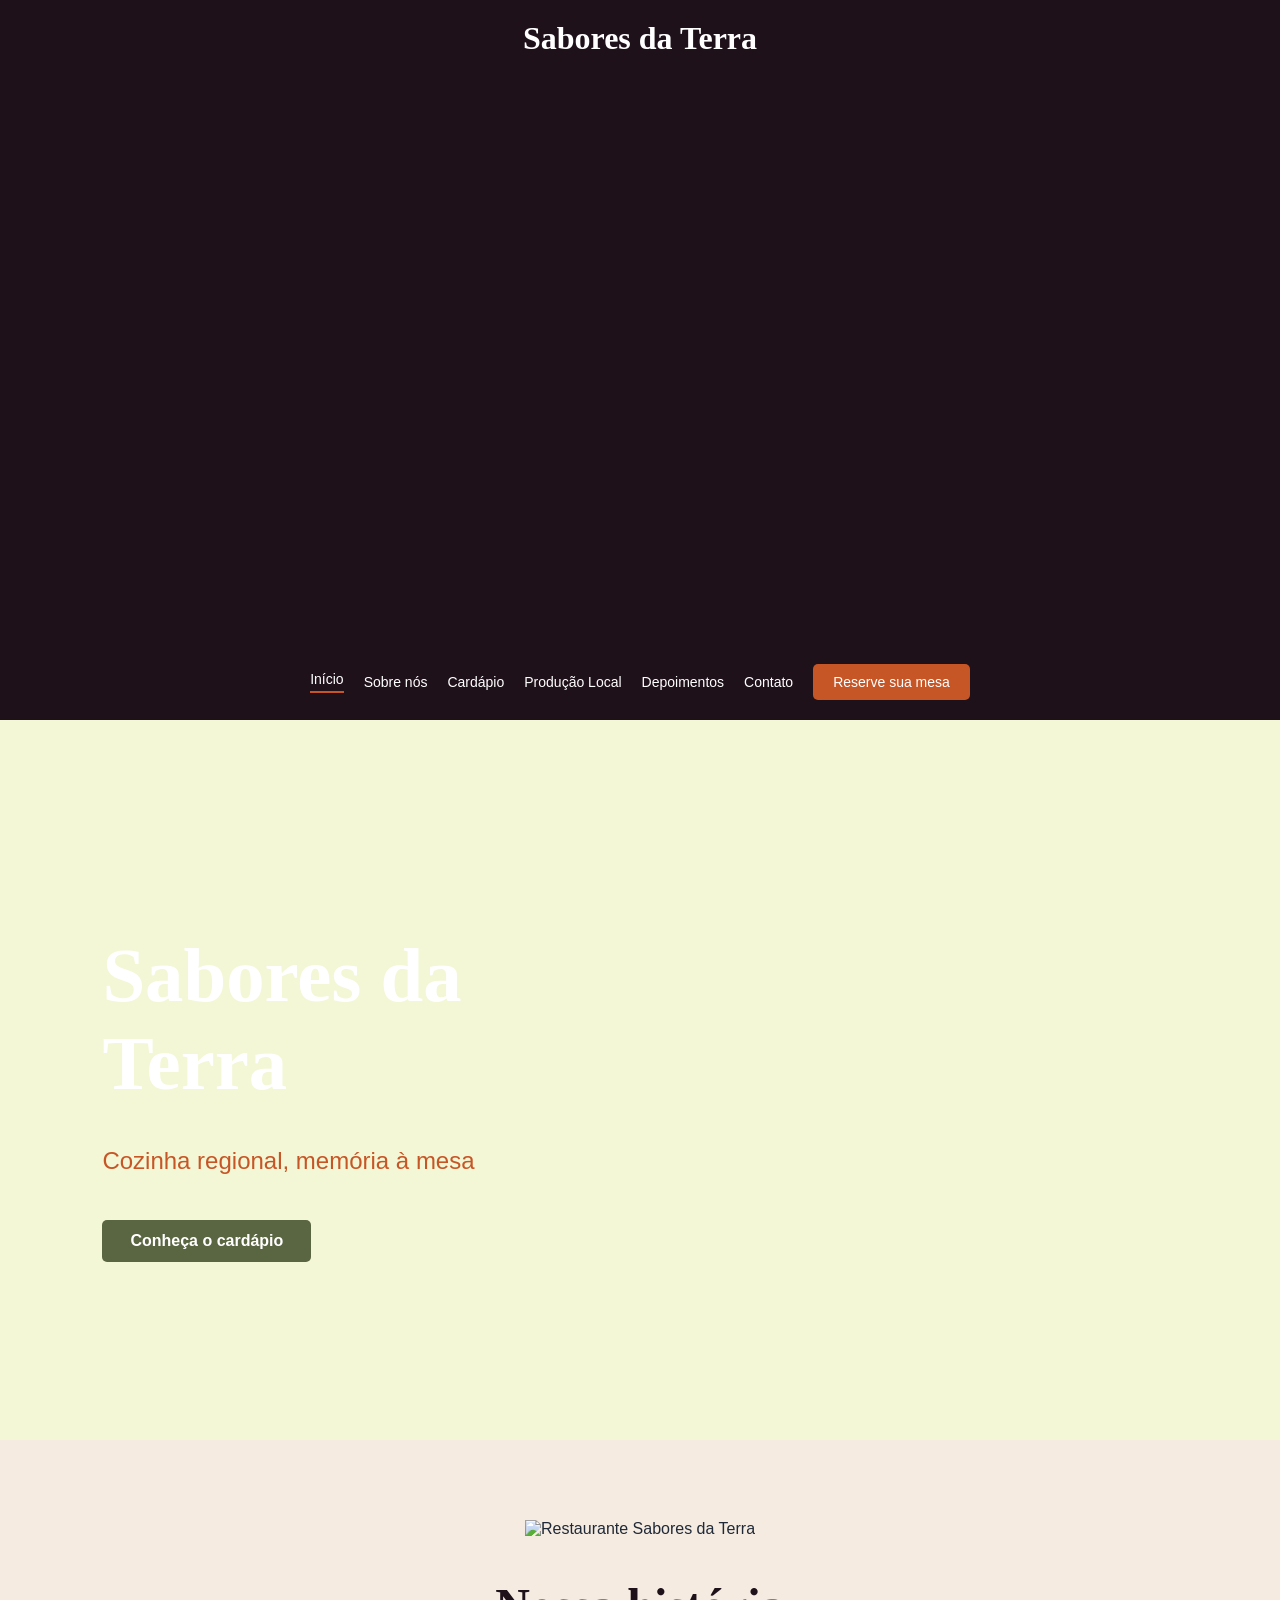
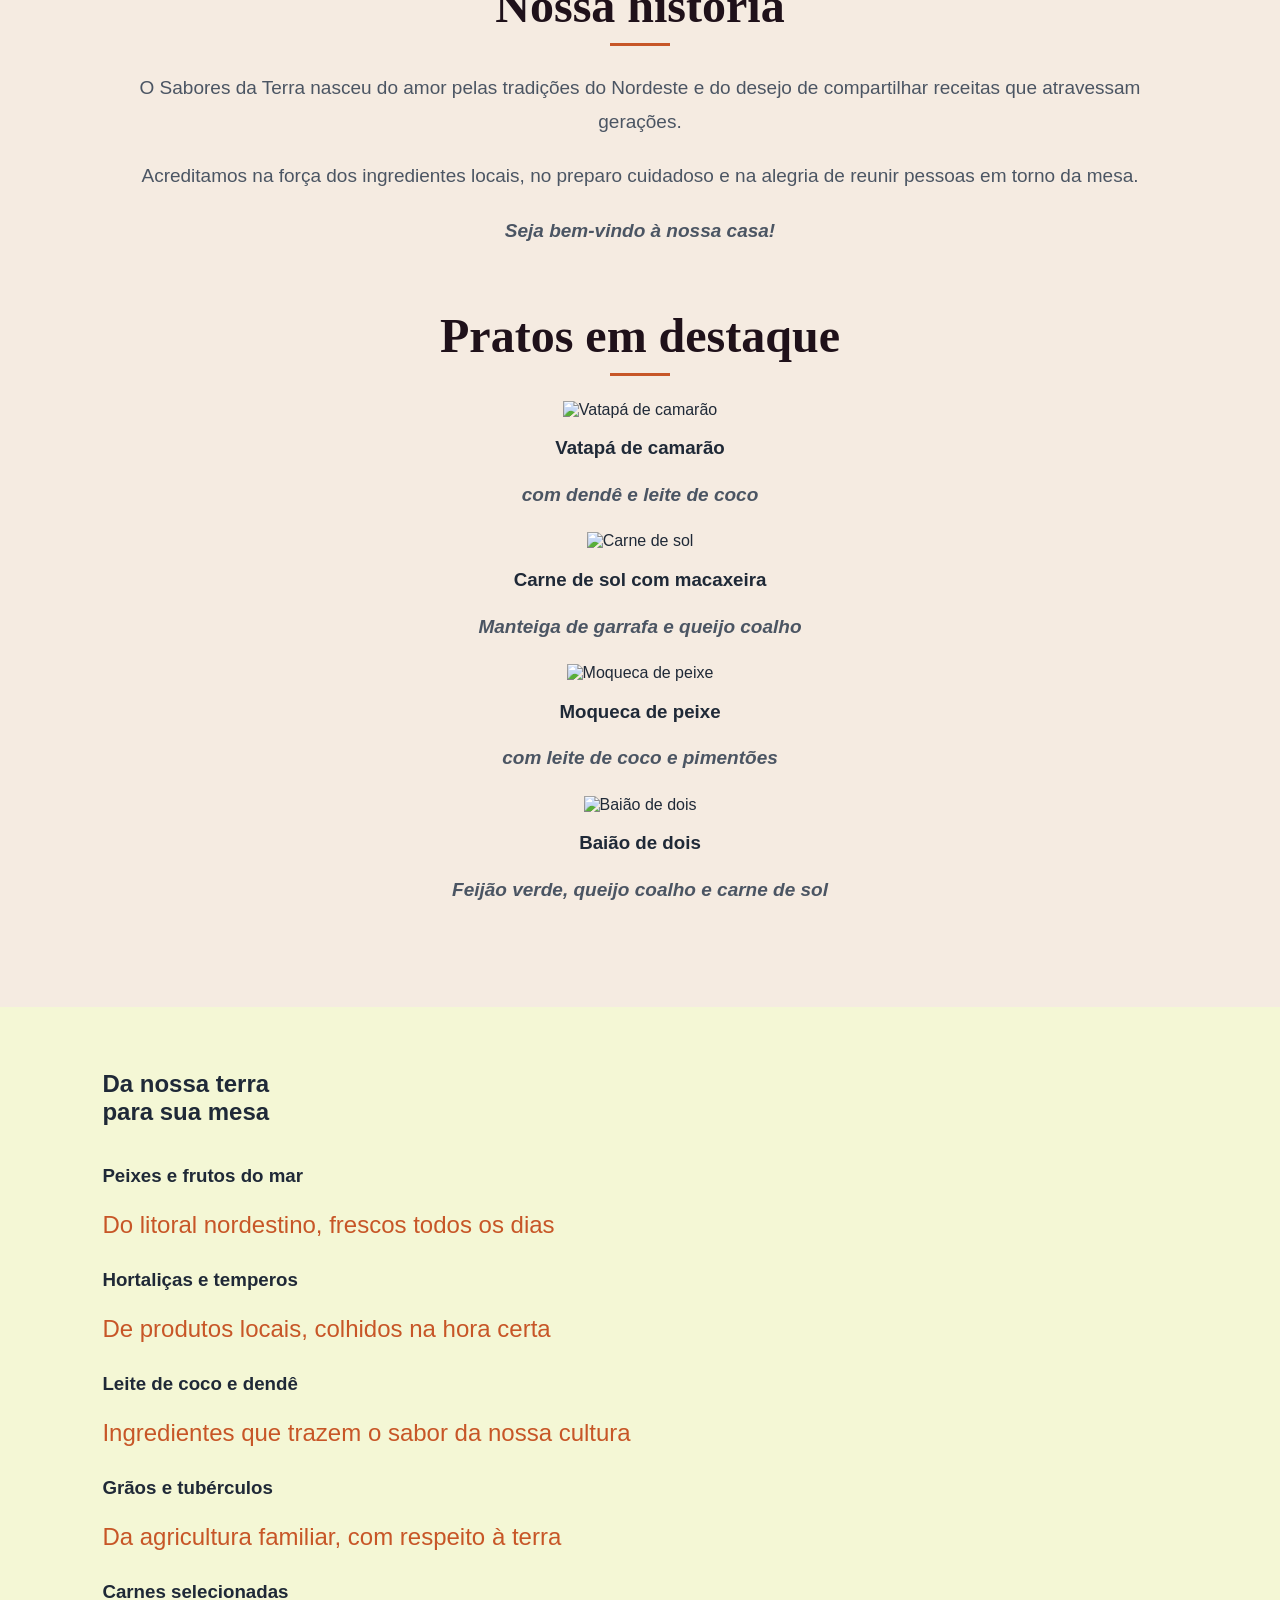
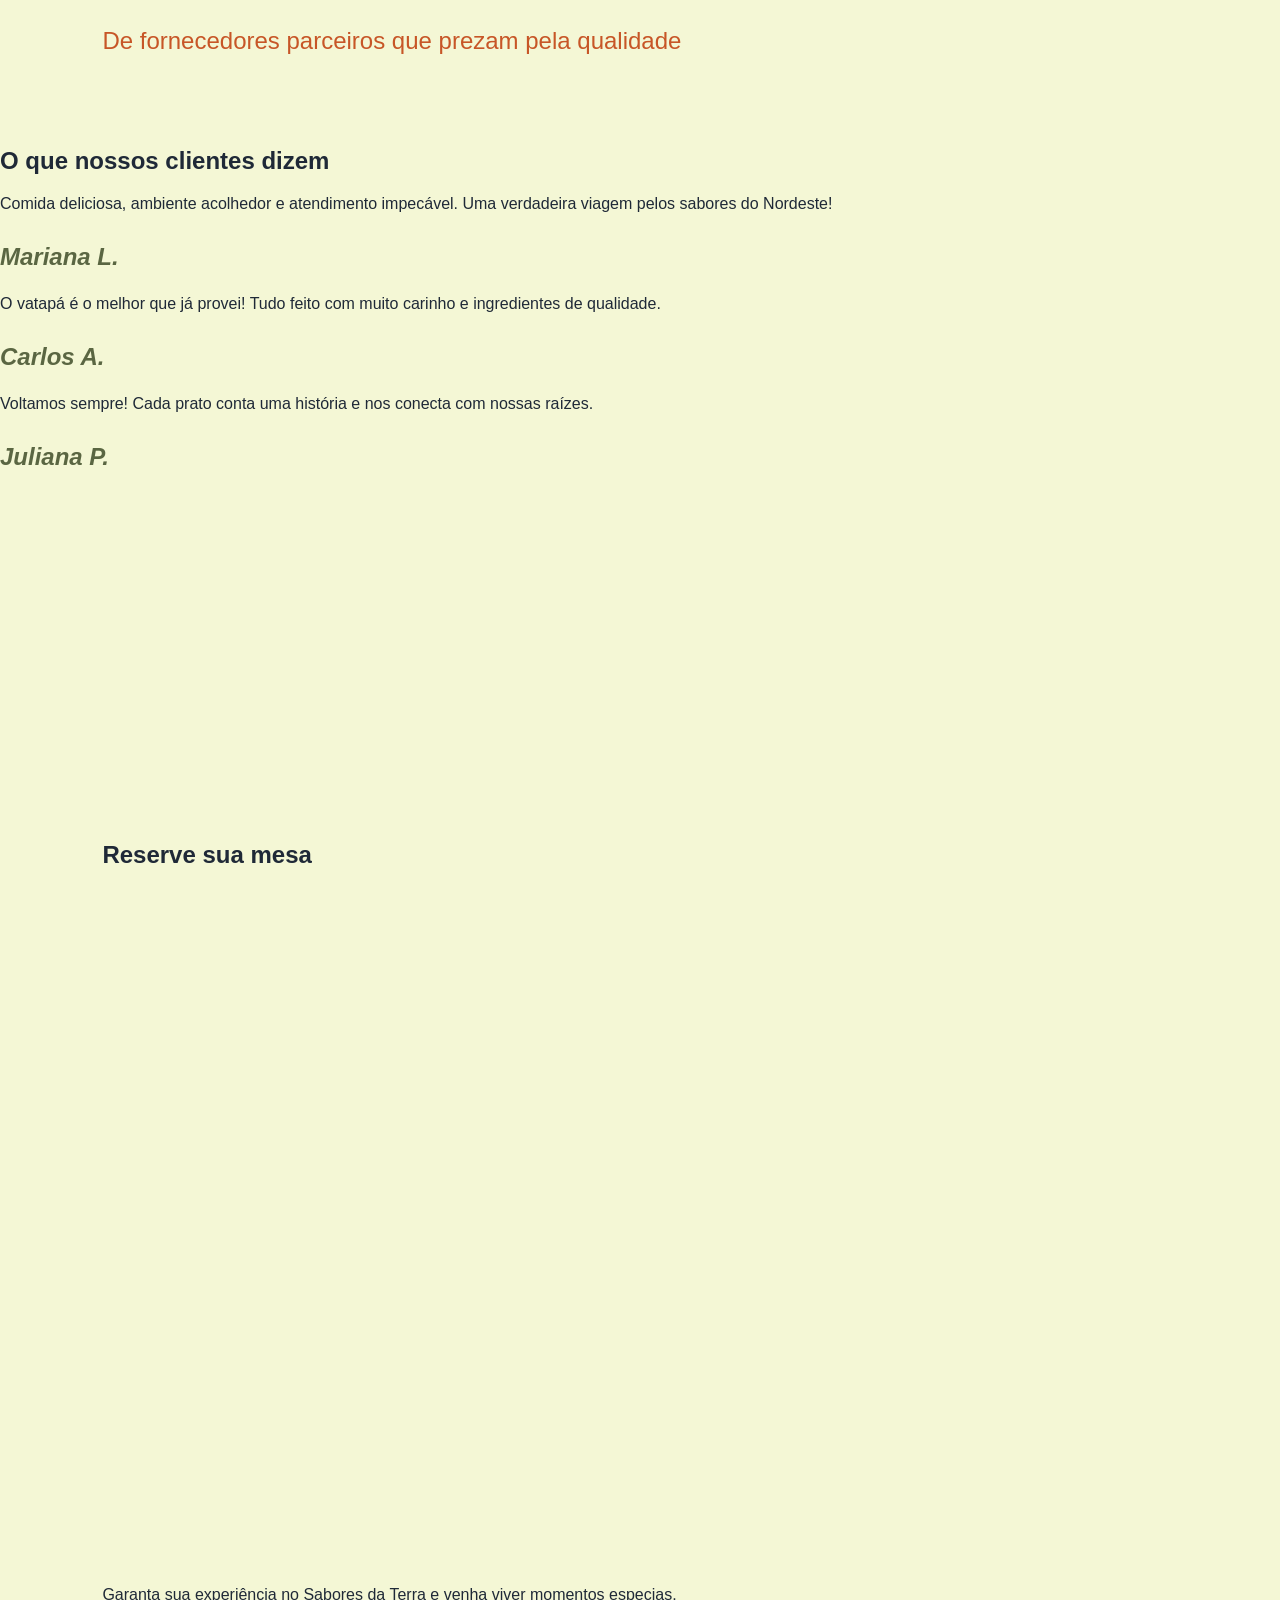
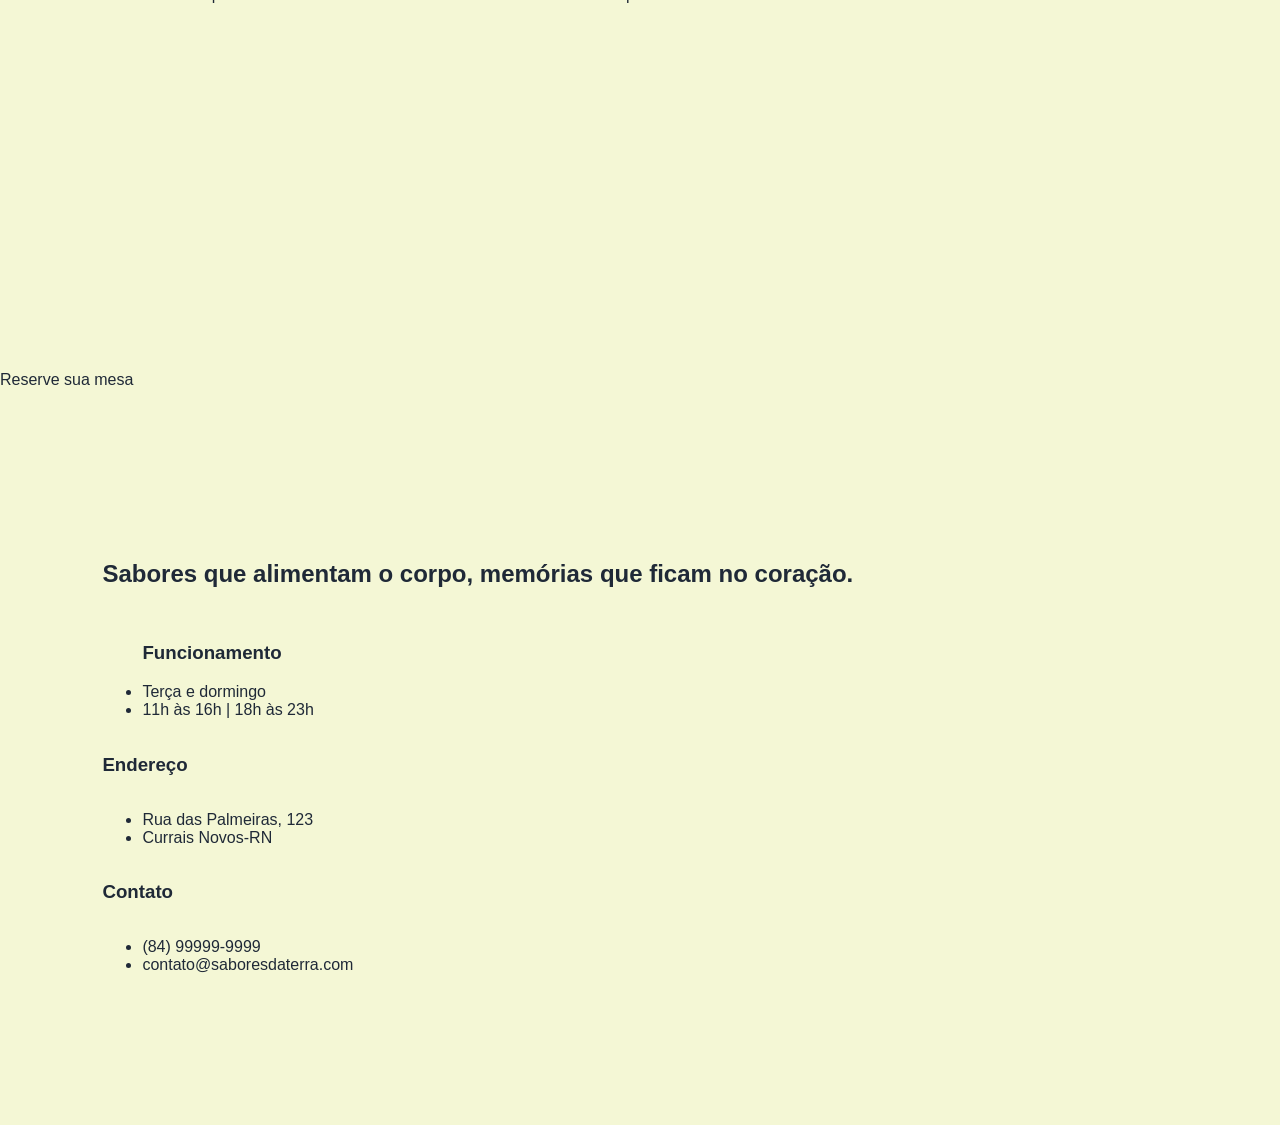
==== index.html @ e971e7c4 "Refactor history and dishes sections in index.html varios bagulhos ai slk" ====
<!DOCTYPE html>
<html lang='pt-br'>

<head>
    <meta charset='utf-8'>
    <meta name='viewport' content='width=device-width, initial-scale=1'>
    <title>Sabores da Terra</title>
    <link rel='stylesheet' href='style.css'>
</head>

<body>
    <!--aqui é aquela parte de cima que tem as opções de navegação-->
    <header class="fontebranca" id="inicio">
        <h3> Sabores da Terra </h3>
        <nav>
            <a href="#inicio"> Início </a>
            <a href="#sobre">Sobre nós</a>
            <a href="paginas/cardapio.html"> Cardápio </a>
            <a href="#producaol"> Produção Local</a>
            <a href="#depoimentos"> Depoimentos </a>
            <a href="#contato"> Contato </a>
            <a class="botoes botao1" href="#reserva"> Reserve sua mesa </a>
        </nav>
    </header>
    <section class="fontebranca" id="titulo">
        <h1 class=>Sabores da Terra</h1>
        <p>Cozinha regional, memória à mesa</p>
        <p class="botoes botaO2"> Conheça o cardápio </p>
    </section>
    <section id="sobre">
        <div class="coluna-historia">
            <img src="foto do restaurante.png" alt="Restaurante Sabores da Terra" class="img-restaurante">
            <div class="texto-historia">
                <h2>Nossa história</h2>
                <p>O Sabores da Terra nasceu do amor pelas tradições do Nordeste e do desejo de compartilhar receitas que atravessam gerações.</p>
                <p>Acreditamos na força dos ingredientes locais, no preparo cuidadoso e na alegria de reunir pessoas em torno da mesa.</p>
                <p class="texto-destaque-verde">Seja bem-vindo à nossa casa!</p>
            </div>
        </div>

        <div class="coluna-pratos">
            <h2>Pratos em destaque</h2>
            <div class="grid-pratos">
                
                <div class="card-prato">
                    <img src="vatapá de camarão.png" alt="Vatapá de camarão">
                    <h3>Vatapá de camarão</h3>
                    <p class="texto-destaque-verde">com dendê e leite de coco</p>
                </div>

                <div class="card-prato">
                    <img src="carne de sol.png" alt="Carne de sol">
                    <h3>Carne de sol com macaxeira</h3>
                    <p class="texto-destaque-verde">Manteiga de garrafa e queijo coalho</p>
                </div>

                <div class="card-prato">
                    <img src="moqueca de peixe.png" alt="Moqueca de peixe">
                    <h3>Moqueca de peixe</h3>
                    <p class="texto-destaque-verde">com leite de coco e pimentões</p>
                </div>

                <div class="card-prato">
                    <img src="baião de dois.png" alt="Baião de dois">
                    <h3>Baião de dois</h3>
                    <p class="texto-destaque-verde">Feijão verde, queijo coalho e carne de sol</p>
                </div>

            </div>
        </div>
    </section>

    <section class="fontebranca" id="producaol">
        <div class="titulo-producao">
            <h2>Da nossa terra<br>para sua mesa</h2>
        </div>
        
        <div class="itens-producao">
            <div class="item">
                <h3>Peixes e frutos do mar</h3>
                <p>Do litoral nordestino, frescos todos os dias</p>
            </div>
            <div class="item">
                <h3>Hortaliças e temperos</h3>
                <p>De produtos locais, colhidos na hora certa</p>
            </div>
            <div class="item">
                <h3>Leite de coco e dendê</h3>
                <p>Ingredientes que trazem o sabor da nossa cultura</p>
            </div>
            <div class="item">
                <h3>Grãos e tubérculos</h3>
                <p>Da agricultura familiar, com respeito à terra</p>
            </div>
            <div class="item">
                <h3>Carnes selecionadas</h3>
                <p>De fornecedores parceiros que prezam pela qualidade</p>
            </div>
        </div>
    </section>
    <div class="depoimentos-reservas">
        <section id="depoimentos">
            <h1>O que nossos clientes dizem</h1>
            <div class="depoimentos-list">
                <div class="depoimento-item">
                    <p>Comida deliciosa, ambiente acolhedor e atendimento impecável. Uma verdadeira viagem pelos sabores do Nordeste!</p>
                    <p class="texto-destaque-verde">Mariana L.</p>
                </div>
                <div class="depoimento-item">
                    <p>O vatapá é o melhor que já provei! Tudo feito com muito carinho e ingredientes de qualidade.</p>
                    <p class="texto-destaque-verde">Carlos A.</p>
                </div>
                <div class="depoimento-item">
                    <p>Voltamos sempre! Cada prato conta uma história e nos conecta com nossas raízes.</p>
                    <p class="texto-destaque-verde">Juliana P.</p>
                </div>
            </div>
        </section>
    <section id="reservas"> 
        <h2 class="fontebranca">Reserve sua mesa</h2>
        <p class="fontebranca">Garanta sua experiência no Sabores da Terra e venha viver momentos especias.</p>
        <div>
            <p id="reserva" class="botoes botao3" > Reserve sua mesa</p>
        </div>
    </section>
    <footer class="fontebranca" id="contato">
        <h2>Sabores que alimentam o corpo, memórias que ficam no coração. </h2>
         <ul>
        <h3>Funcionamento</h3>
            <li>Terça e dormingo </li>
            <li>11h às 16h | 18h às 23h</li>
        </ul>
        <h3>Endereço</h3>
        <ul>
            <li>Rua das Palmeiras, 123</li>
            <li>Currais Novos-RN </li>
        </ul>
        <h3>Contato</h3>
        <ul>
            <li>(84) 99999-9999 </li>
            <li>contato@saboresdaterra.com</li>
        </ul>
    </footer>
</body>
</html>
---- style.css ----
* {
  box-sizing: border-box;
}

body {
  margin: 0;
  background-color: #f4f7d5;
  color: #1f2937;
  font-family: Arial, Helvetica, sans-serif;
}
:root {
  --cor-fundo-escuro: #1f111a;  
  --cor-fundo-claro: #f5ebe1;
  --cor-verde-oliva: #5a6642;   
  --cor-laranja-terra: #c75627;  
  --cor-texto-claro: #ffffff;   
}

header#inicio {
    background-color: var(--cor-fundo-escuro);
    padding: 20px 5%;
    display: flex;
    align-items: center; 
    justify-content: space-between; 
    width: 100%; 
    position: relative; 
}

header#inicio h3 {
    color: var(--cor-texto-claro);
    font-family: 'Playfair Display', serif; 
    margin: 0;
    font-size: 32px;
}


header#inicio nav {
    display: flex;
    gap: 20px; 
    align-items: center;
}

header#inicio nav a {
    color: var(--cor-texto-claro);
    text-decoration: none; 
    font-family: sans-serif;
    font-size: 14px;
    transition: color 0.3s;
}

header#inicio nav a:first-child {
    border-bottom: 2px solid var(--cor-laranja-terra);
    padding-bottom: 4px;
}

.botoes.botao1{
    background-color: var(--cor-laranja-terra);
    color: var(--cor-texto-claro);
    border: none;
    border-radius: 5px;
    padding: 10px 20px;
    cursor: pointer;
    font-family: sans-serif;
    font-size: 14px;
    text-decoration: none;
}

.botoes.botao1:hover {
    background-color: #a63e1c; 
    transform: translateY(2px);
}

.fontebranca{
    background-image: url('Sabores da Terra.png');
    background-size: cover;        
    background-position: center left; 
    min-height: 80vh;              
    width: 100%;
    display: flex;
    flex-direction: column;        
    justify-content: center;       
    align-items: flex-start;       
    padding-left: 8%;
    padding-right: 5%;
}

section.fontebranca h1 {
    font-family: 'Playfair Display', serif; 
    font-size: clamp(45px, 6vw, 80px);
    margin-bottom: 15px;
    max-width: 550px;              
    color: var(--cor-texto-claro);
    text-align: left;            
}

section.fontebranca p {
    font-size: 24px;
    font-size: clamp(18px, 2vw, 24px); 
    color: var(--cor-laranja-terra); 
    margin-bottom: 30px;
    font-family: sans-serif;
    text-align: left;
}

.botoes.botaO2 {
    background-color: var(--cor-verde-oliva); 
    color: var(--cor-texto-claro);            
    padding: 12px 28px;                       
    border-radius: 5px;                       
    font-family: sans-serif;
    font-size: 16px;
    font-weight: bold;
    display: inline-block;                    
    width: fit-content;                       
    cursor: pointer;                          
    transition: background-color 0.3s, transform 0.2s; 
    margin-top: 15px;                         
}

.botoes.botaO2:hover {
    background-color: #434d31;               
    transform: scale(1.03);                   
}

#sobre{
    background-color: var(--cor-fundo-claro);
    padding: 80px 10%;                      
    text-align: center;
}

#sobre h2 {
    color: var(--cor-fundo-escuro);
    font-family: 'Playfair Display', serif;
    font-size: clamp(32px, 4vw, 48px);      
    margin-top: 40px;
    margin-bottom: 25px;
    position: relative;
    display: inline-block;
}

#sobre h2::after {
    content: "";
    display: block;
    width: 60px;
    height: 3px;
    background-color: var(--cor-laranja-terra);
    margin: 10px auto 0;
}

#sobre p {
    font-size: 19px;
    line-height: 1.8;                    
    color: #4b5563;                        
    margin: 0 auto 20px;                    
}

.texto-destaque-verde {
    color: var(--cor-verde-oliva);
    font-weight: bold;
    font-size: 24px ;
    margin-top: 30px ;
    font-style: italic;
}
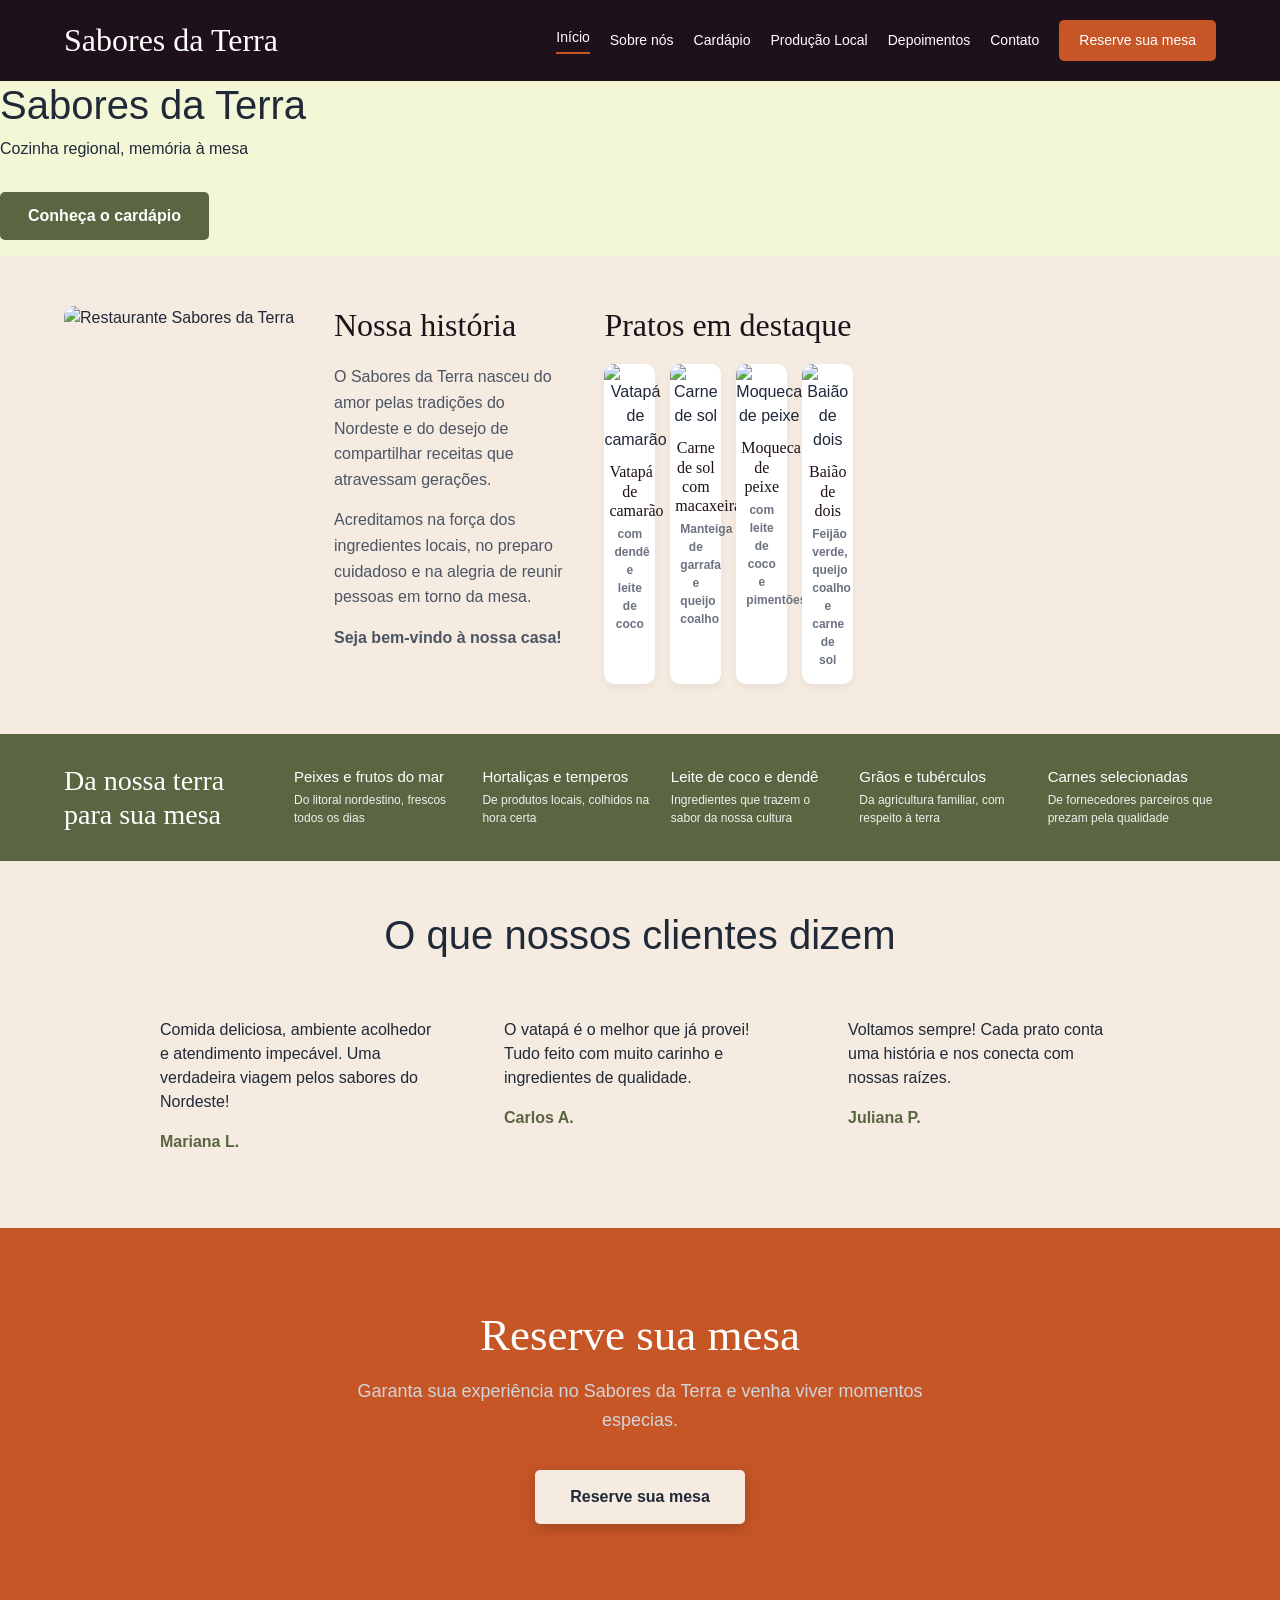
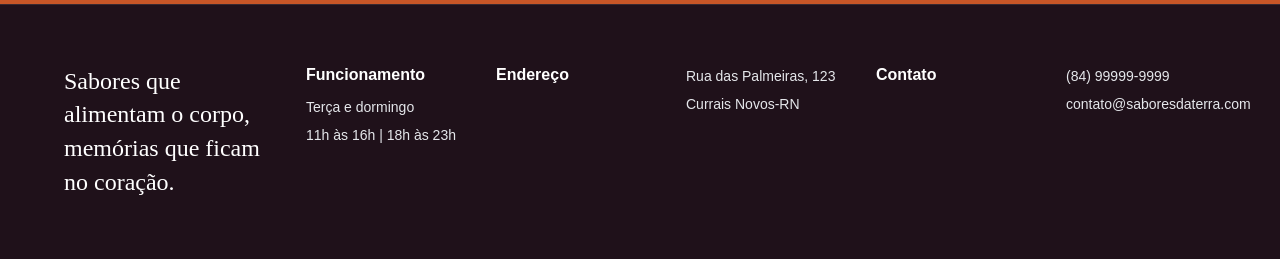
==== commit 204213a4: "att" ====
--- a/index.html
+++ b/index.html
@@ -5,12 +5,14 @@
     <meta charset='utf-8'>
     <meta name='viewport' content='width=device-width, initial-scale=1'>
     <title>Sabores da Terra</title>
-    <link rel='stylesheet' href='style.css'>
+    <link href="https://cdn.jsdelivr.net/npm/bootstrap@5.3.8/dist/css/bootstrap.min.css" rel="stylesheet"
+        integrity="sha384-sRIl4kxILFvY47J16cr9ZwB07vP4J8+LH7qKQnuqkuIAvNWLzeN8tE5YBujZqJLB" crossorigin="anonymous">
+    <link rel="stylesheet" href="style.css">
 </head>
 
 <body>
     <!--aqui é aquela parte de cima que tem as opções de navegação-->
-    <header class="fontebranca" id="inicio">
+    <header bs5 id="inicio">
         <h3> Sabores da Terra </h3>
         <nav>
             <a href="#inicio"> Início </a>
@@ -32,16 +34,18 @@
             <img src="foto do restaurante.png" alt="Restaurante Sabores da Terra" class="img-restaurante">
             <div class="texto-historia">
                 <h2>Nossa história</h2>
-                <p>O Sabores da Terra nasceu do amor pelas tradições do Nordeste e do desejo de compartilhar receitas que atravessam gerações.</p>
-                <p>Acreditamos na força dos ingredientes locais, no preparo cuidadoso e na alegria de reunir pessoas em torno da mesa.</p>
+                <p>O Sabores da Terra nasceu do amor pelas tradições do Nordeste e do desejo de compartilhar receitas
+                    que atravessam gerações.</p>
+                <p>Acreditamos na força dos ingredientes locais, no preparo cuidadoso e na alegria de reunir pessoas em
+                    torno da mesa.</p>
                 <p class="texto-destaque-verde">Seja bem-vindo à nossa casa!</p>
             </div>
         </div>
 
         <div class="coluna-pratos">
             <h2>Pratos em destaque</h2>
-            <div class="grid-pratos">
-                
+            <div class="grid-pratos col-4 col-md-4">
+
                 <div class="card-prato">
                     <img src="vatapá de camarão.png" alt="Vatapá de camarão">
                     <h3>Vatapá de camarão</h3>
@@ -74,7 +78,7 @@
         <div class="titulo-producao">
             <h2>Da nossa terra<br>para sua mesa</h2>
         </div>
-        
+
         <div class="itens-producao">
             <div class="item">
                 <h3>Peixes e frutos do mar</h3>
@@ -103,7 +107,8 @@
             <h1>O que nossos clientes dizem</h1>
             <div class="depoimentos-list">
                 <div class="depoimento-item">
-                    <p>Comida deliciosa, ambiente acolhedor e atendimento impecável. Uma verdadeira viagem pelos sabores do Nordeste!</p>
+                    <p>Comida deliciosa, ambiente acolhedor e atendimento impecável. Uma verdadeira viagem pelos sabores
+                        do Nordeste!</p>
                     <p class="texto-destaque-verde">Mariana L.</p>
                 </div>
                 <div class="depoimento-item">
@@ -116,30 +121,31 @@
                 </div>
             </div>
         </section>
-    <section id="reservas"> 
-        <h2 class="fontebranca">Reserve sua mesa</h2>
-        <p class="fontebranca">Garanta sua experiência no Sabores da Terra e venha viver momentos especias.</p>
-        <div>
-            <p id="reserva" class="botoes botao3" > Reserve sua mesa</p>
-        </div>
-    </section>
-    <footer class="fontebranca" id="contato">
-        <h2>Sabores que alimentam o corpo, memórias que ficam no coração. </h2>
-         <ul>
-        <h3>Funcionamento</h3>
-            <li>Terça e dormingo </li>
-            <li>11h às 16h | 18h às 23h</li>
-        </ul>
-        <h3>Endereço</h3>
-        <ul>
-            <li>Rua das Palmeiras, 123</li>
-            <li>Currais Novos-RN </li>
-        </ul>
-        <h3>Contato</h3>
-        <ul>
-            <li>(84) 99999-9999 </li>
-            <li>contato@saboresdaterra.com</li>
-        </ul>
-    </footer>
+        <section id="reservas">
+            <h2 class="fontebranca">Reserve sua mesa</h2>
+            <p class="fontebranca">Garanta sua experiência no Sabores da Terra e venha viver momentos especias.</p>
+            <div>
+                <a id="reserva" class="botoes botao3" href="paginas/reserva.html">Reserve sua mesa</a>
+            </div>
+        </section>
+        <footer class="fontebranca" id="contato">
+            <h2>Sabores que alimentam o corpo, memórias que ficam no coração. </h2>
+            <ul>
+                <h3>Funcionamento</h3>
+                <li>Terça e dormingo </li>
+                <li>11h às 16h | 18h às 23h</li>
+            </ul>
+            <h3>Endereço</h3>
+            <ul>
+                <li>Rua das Palmeiras, 123</li>
+                <li>Currais Novos-RN </li>
+            </ul>
+            <h3>Contato</h3>
+            <ul>
+                <li>(84) 99999-9999 </li>
+                <li>contato@saboresdaterra.com</li>
+            </ul>
+        </footer>
 </body>
-</html>
+
+</html>
--- a/style.css
+++ b/style.css
@@ -23,7 +23,7 @@
     align-items: center; 
     justify-content: space-between; 
     width: 100%; 
-    position: relative; 
+    position: relative;
 }
 
 header#inicio h3 {
@@ -31,6 +31,7 @@
     font-family: 'Playfair Display', serif; 
     margin: 0;
     font-size: 32px;
+    
 }
 
 
@@ -38,6 +39,7 @@
     display: flex;
     gap: 20px; 
     align-items: center;
+    flex-wrap: nowrap;
 }
 
 header#inicio nav a {
@@ -46,6 +48,7 @@
     font-family: sans-serif;
     font-size: 14px;
     transition: color 0.3s;
+    white-space: nowrap;
 }
 
 header#inicio nav a:first-child {
@@ -70,12 +73,11 @@
     transform: translateY(2px);
 }
 
-.fontebranca{
-    background-image: url('Sabores da Terra.png');
+.fontebranca2{
+    background-image: linear-gradient(to right, rgba(0, 0, 0, 0.7), rgba(0, 0, 0, 0)), url('Sabores da Terra.png');
     background-size: cover;        
     background-position: center left; 
     min-height: 80vh;              
-    width: 100%;
     display: flex;
     flex-direction: column;        
     justify-content: center;       
@@ -84,16 +86,17 @@
     padding-right: 5%;
 }
 
-section.fontebranca h1 {
+section.fontebranca2 h1 {
     font-family: 'Playfair Display', serif; 
-    font-size: clamp(45px, 6vw, 80px);
+    font-size: clamp(45px, 6vw, 80px); 
+    line-height: 1.1;                
     margin-bottom: 15px;
     max-width: 550px;              
     color: var(--cor-texto-claro);
     text-align: left;            
 }
 
-section.fontebranca p {
+section.fontebranca2 p {
     font-size: 24px;
     font-size: clamp(18px, 2vw, 24px); 
     color: var(--cor-laranja-terra); 
@@ -122,42 +125,373 @@
     transform: scale(1.03);                   
 }
 
-#sobre{
+#sobre {
     background-color: var(--cor-fundo-claro);
-    padding: 80px 10%;                      
-    text-align: center;
-}
-
-#sobre h2 {
+    padding: 50px 5%; 
+    display: flex;
+    gap: 40px;
+    align-items: flex-start; 
+}
+
+
+.coluna-historia {
+    display: flex;
+    gap: 20px;
+    width: 45%; 
+}
+
+.img-restaurante {
+    width: 250px;
+    height: 350px;
+    object-fit: cover;
+    border-radius: 10px;
+    flex-shrink: 0;
+}
+
+.texto-historia h2, .coluna-pratos h2 {
     color: var(--cor-fundo-escuro);
     font-family: 'Playfair Display', serif;
-    font-size: clamp(32px, 4vw, 48px);      
-    margin-top: 40px;
-    margin-bottom: 25px;
-    position: relative;
+    font-size: 32px;
+    margin-top: 0;
+    margin-bottom: 20px;
+}
+
+.texto-historia p {
+    font-size: 16px;
+    line-height: 1.6;
+    color: #4b5563;
+    margin-bottom: 15px;
+}
+
+.texto-destaque-verde {
+    color: var(--cor-verde-oliva) ;
+    font-weight: bold;
+    font-size: 16px ;
+}
+
+
+.coluna-pratos {
+    width: 55%;
+}
+
+.grid-pratos {
+    display: flex;
+    gap: 15px;
+}
+
+.card-prato {
+    background-color: #fff;
+    border-radius: 10px;
+    padding-bottom: 15px;
+    text-align: center;
+    width: 25%; 
+    box-shadow: 0 4px 8px rgba(0,0,0,0.05);
+}
+
+.card-prato img {
+    width: 100%;
+    height: 120px;
+    object-fit: cover;
+    border-radius: 10px 10px 0 0;
+    margin-bottom: 10px;
+}
+
+.card-prato h3 {
+    font-family: 'Playfair Display', serif;
+    font-size: 16px;
+    margin: 0 5px 5px 5px;
+    color: var(--cor-fundo-escuro);
+}
+
+.card-prato p {
+    font-size: 12px;
+    margin: 0 10px;
+    color: #6b7280;
+}
+
+#producaol {
+    background-color: var(--cor-verde-oliva); 
+    padding: 30px 5%;
+    display: flex;
+    align-items: center;
+    gap: 30px;
+}
+
+.titulo-producao h2 {
+    color: var(--cor-texto-claro);
+    font-family: 'Playfair Display', serif;
+    font-size: 28px;
+    line-height: 1.2;
+    margin: 0;
+    min-width: 200px;
+}
+
+.itens-producao {
+    display: flex;
+    gap: 20px;
+    justify-content: space-between;
+    width: 100%;
+}
+
+.item {
+    color: var(--cor-texto-claro);
+    text-align: left;
+    flex: 1;
+}
+
+.item h3 {
+    font-size: 15px;
+    margin: 0 0 5px 0;
+}
+
+.item p {
+    font-size: 12px;
+    margin: 0;
+    opacity: 0.9;
+}
+
+section#depoimentos {
+    background-color: var(--cor-fundo-claro);
+    padding: 50px 5%;
+}
+
+section#depoimentos h1 {
+    text-align: center;
+    margin-bottom: 35px;
+}
+
+.depoimentos-list {
+    display: flex;
+    flex-wrap: wrap;
+    gap: 24px;
+    justify-content: center;
+}
+
+.depoimento-item {
+    padding: 24px;
+    max-width: 320px;
+}
+
+.depoimento-item p {
+    margin: 0;
+    color: #1f2937;
+}
+
+.depoimento-item p.texto-destaque-verde {
+    margin-top: 16px;
+    font-weight: bold;
+    color: var(--cor-verde-oliva);
+}
+
+#reservas {
+    background-color: var(--cor-laranja-terra);
+    padding: 80px 10%;
+    text-align: center;
+    display: flex;
+    flex-direction: column;
+    align-items: center;
+    justify-content: center;
+}
+
+#reservas h2 {
+    font-family: 'Playfair Display', serif;
+    font-size: clamp(32px, 4vw, 45px);
+    color: var(--cor-texto-claro);
+    margin-bottom: 15px;
+}
+
+#reservas p.fontebranca {
+    font-size: 18px;
+    color: #d1d5db; 
+    max-width: 600px;
+    margin-bottom: 35px;
+    line-height: 1.6;
+}
+
+
+.botoes.botao3 {
+    background-color: var(--cor-fundo-claro);
+    color: var(--cor-texto-escuro);
+    padding: 15px 35px;
+    font-family: sans-serif;
+    font-size: 16px;
+    font-weight: bold;
+    text-decoration: none;
+    border-radius: 5px;
+    cursor: pointer;
     display: inline-block;
-}
-
-#sobre h2::after {
-    content: "";
+    transition: background-color 0.3s, transform 0.2s;
+    box-shadow: 0 4px 15px rgba(0, 0, 0, 0.2);
+}
+
+.botoes.botao3:hover {
+    background-color: #7cc57c;
+    transform: translateY(-2px);
+}
+
+footer#contato {
+    background-color: var(--cor-fundo-escuro); 
+    padding: 60px 5%;
+    border-top: 1px solid rgba(255, 255, 255, 0.1);
+    
+    display: flex;
+    justify-content: space-between;
+    align-items: flex-start;
+    flex-wrap: nowrap;
+    gap: 40px;
+}
+
+
+footer#contato > h2 {
+    color: #ffffff;
+    font-family: 'Playfair Display', serif;
+    font-size: 24px;
+    line-height: 1.4;
+    margin: 0;
+    max-width: 35%; 
+    font-weight: normal;
+}
+
+
+footer#contato > h3, 
+footer#contato > ul {
+    display: inline-block;
+    vertical-align: top;
+    margin: 0;
+    padding: 0;
+    list-style: none;
+    min-width: 150px; 
+}
+
+
+footer#contato h3 {
+    color: #ffffff;
+    font-family: sans-serif;
+    font-size: 16px;
+    margin-bottom: 12px;
+    font-weight: bold;
+}
+
+
+footer#contato ul h3 {
     display: block;
-    width: 60px;
-    height: 3px;
-    background-color: var(--cor-laranja-terra);
-    margin: 10px auto 0;
-}
-
-#sobre p {
-    font-size: 19px;
-    line-height: 1.8;                    
-    color: #4b5563;                        
-    margin: 0 auto 20px;                    
-}
-
-.texto-destaque-verde {
-    color: var(--cor-verde-oliva);
-    font-weight: bold;
-    font-size: 24px ;
-    margin-top: 30px ;
-    font-style: italic;
-}
+    margin-bottom: 12px;
+}
+
+
+footer#contato li {
+    color: #e5e7eb;
+    font-family: sans-serif;
+    font-size: 14px;
+    line-height: 1.6;
+    margin-bottom: 6px;
+}
+
+
+
+@media (max-width: 768px) {
+    header#inicio {
+        flex-direction: column; 
+        gap: 15px;
+        padding: 15px 5%;
+        text-align: center;
+    }
+
+    header#inicio h3 {
+        font-size: 26px; 
+    }
+
+    header#inicio nav {
+        flex-wrap: wrap; 
+        justify-content: center;
+        gap: 12px;
+    }
+
+    header#inicio nav a {
+        font-size: 13px; 
+    }
+    
+    
+    .botoes.botao1 {
+        padding: 8px 15px;
+        font-size: 13px;
+    }
+}
+
+@media (max-width: 768px) {
+    
+    
+    #sobre, #producaol {
+        flex-direction: column;
+        align-items: center;
+        text-align: center;
+        gap: 30px;
+        padding: 40px 5%;
+    }
+
+    
+    .coluna-historia {
+        flex-direction: column; 
+        align-items: center;
+        width: 100%;
+    }
+
+    .img-restaurante {
+        width: 100%;
+        max-width: 320px; 
+        height: 240px; 
+    }
+
+    
+    .coluna-pratos {
+        width: 100%;
+    }
+
+    
+    .grid-pratos {
+        flex-wrap: wrap;
+        justify-content: center;
+        gap: 15px;
+    }
+
+    .card-prato {
+        width: calc(50% - 10px); 
+        min-width: 140px;
+    }
+
+    
+    .titulo-producao h2 {
+        min-width: unset;
+        text-align: center;
+    }
+
+    .itens-producao {
+        flex-direction: column; 
+        gap: 25px;
+    }
+
+    .item {
+        text-align: center;
+    }
+
+    #reservas { padding: 50px 5%; }
+    #reservas p.fontebranca { font-size: 15px; margin-bottom: 25px; }
+}
+
+
+@media (max-width: 768px) {
+    footer#contato {
+        grid-template-columns: 1fr;
+        text-align: center;
+        gap: 35px;
+        padding: 40px 5%;
+    }
+
+    footer#contato h2 {
+        font-size: 20px;
+    }
+
+    footer#contato h3 {
+        margin-bottom: 10px;
+    }
+}
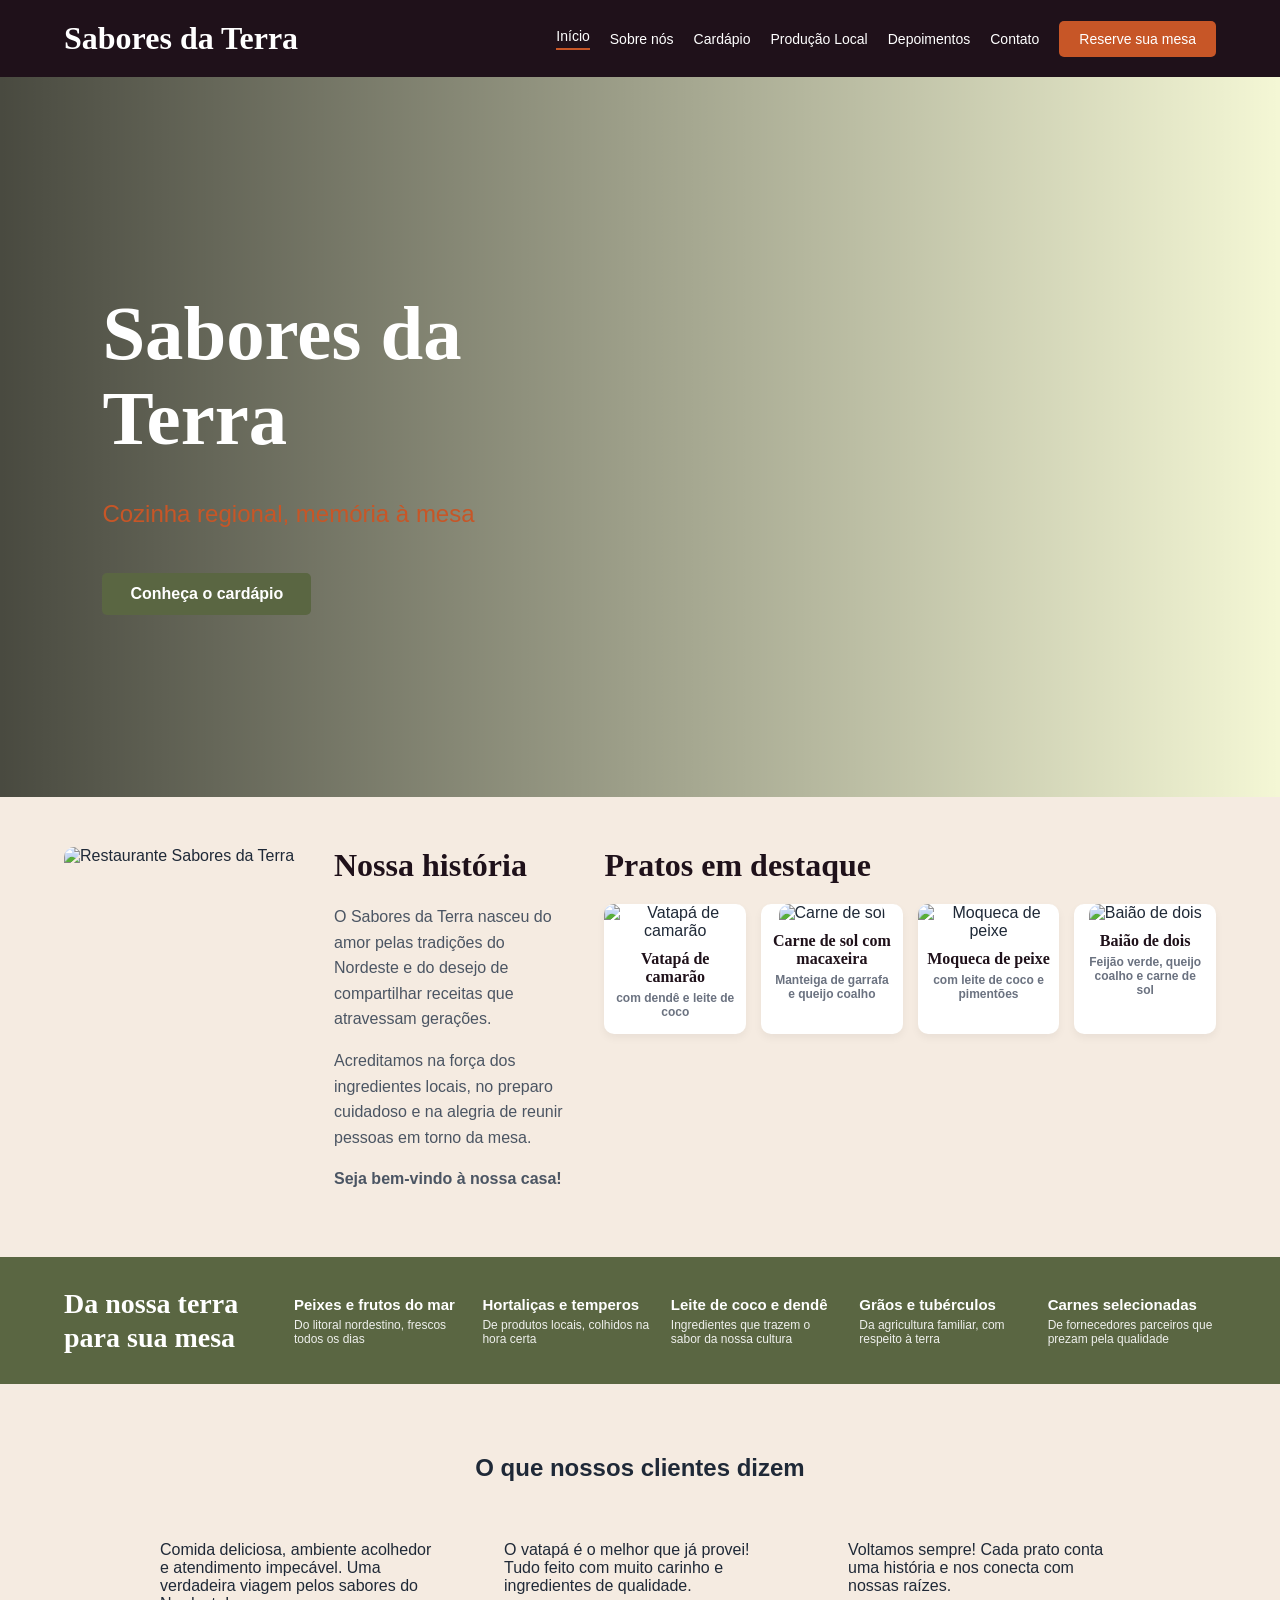
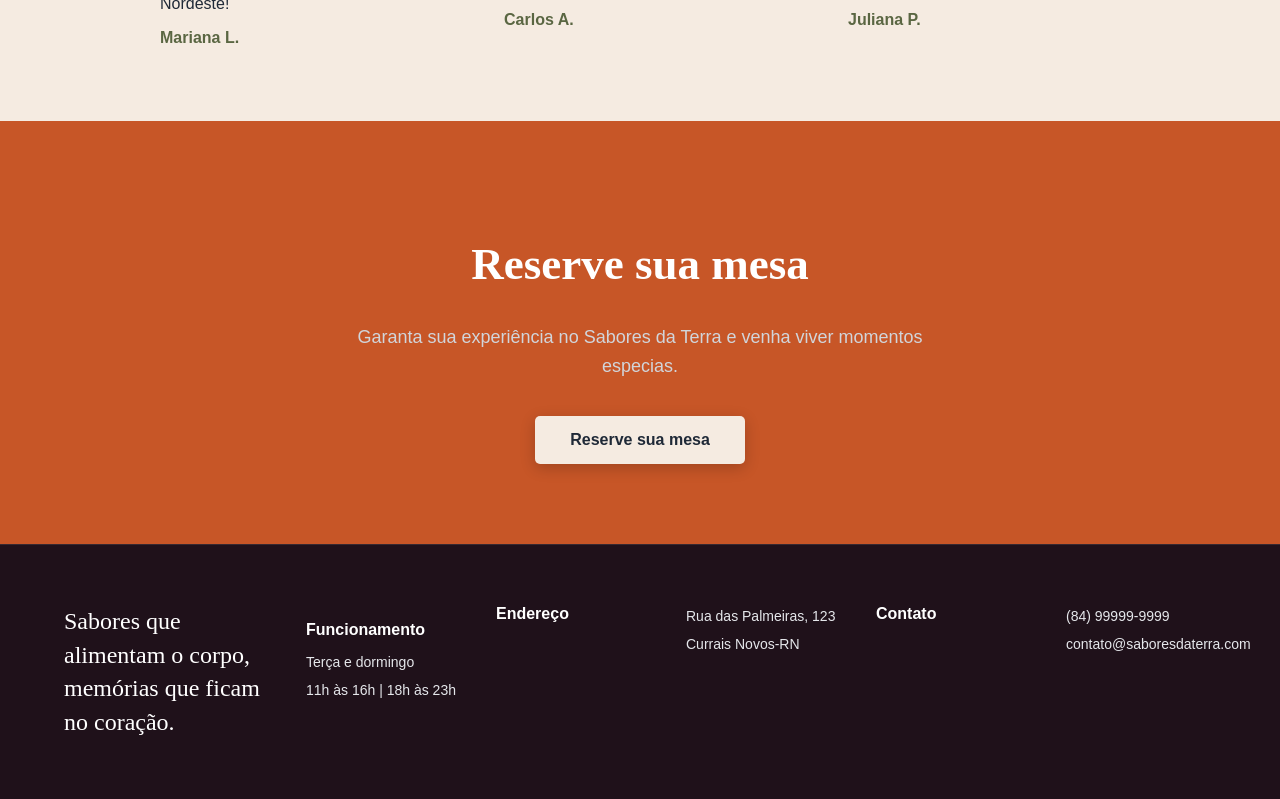
==== commit e129dca7: "Update index.html sem o bootstrap" ====
--- a/index.html
+++ b/index.html
@@ -5,14 +5,12 @@
     <meta charset='utf-8'>
     <meta name='viewport' content='width=device-width, initial-scale=1'>
     <title>Sabores da Terra</title>
-    <link href="https://cdn.jsdelivr.net/npm/bootstrap@5.3.8/dist/css/bootstrap.min.css" rel="stylesheet"
-        integrity="sha384-sRIl4kxILFvY47J16cr9ZwB07vP4J8+LH7qKQnuqkuIAvNWLzeN8tE5YBujZqJLB" crossorigin="anonymous">
     <link rel="stylesheet" href="style.css">
 </head>
 
 <body>
     <!--aqui é aquela parte de cima que tem as opções de navegação-->
-    <header bs5 id="inicio">
+    <header class="fontebranca" id="inicio">
         <h3> Sabores da Terra </h3>
         <nav>
             <a href="#inicio"> Início </a>
@@ -24,7 +22,7 @@
             <a class="botoes botao1" href="#reserva"> Reserve sua mesa </a>
         </nav>
     </header>
-    <section class="fontebranca" id="titulo">
+    <section class="fontebranca2" id="titulo">
         <h1 class=>Sabores da Terra</h1>
         <p>Cozinha regional, memória à mesa</p>
         <p class="botoes botaO2"> Conheça o cardápio </p>
@@ -44,7 +42,7 @@
 
         <div class="coluna-pratos">
             <h2>Pratos em destaque</h2>
-            <div class="grid-pratos col-4 col-md-4">
+            <div class="grid-pratos">
 
                 <div class="card-prato">
                     <img src="vatapá de camarão.png" alt="Vatapá de camarão">
@@ -148,4 +146,4 @@
         </footer>
 </body>
 
-</html>+</html>
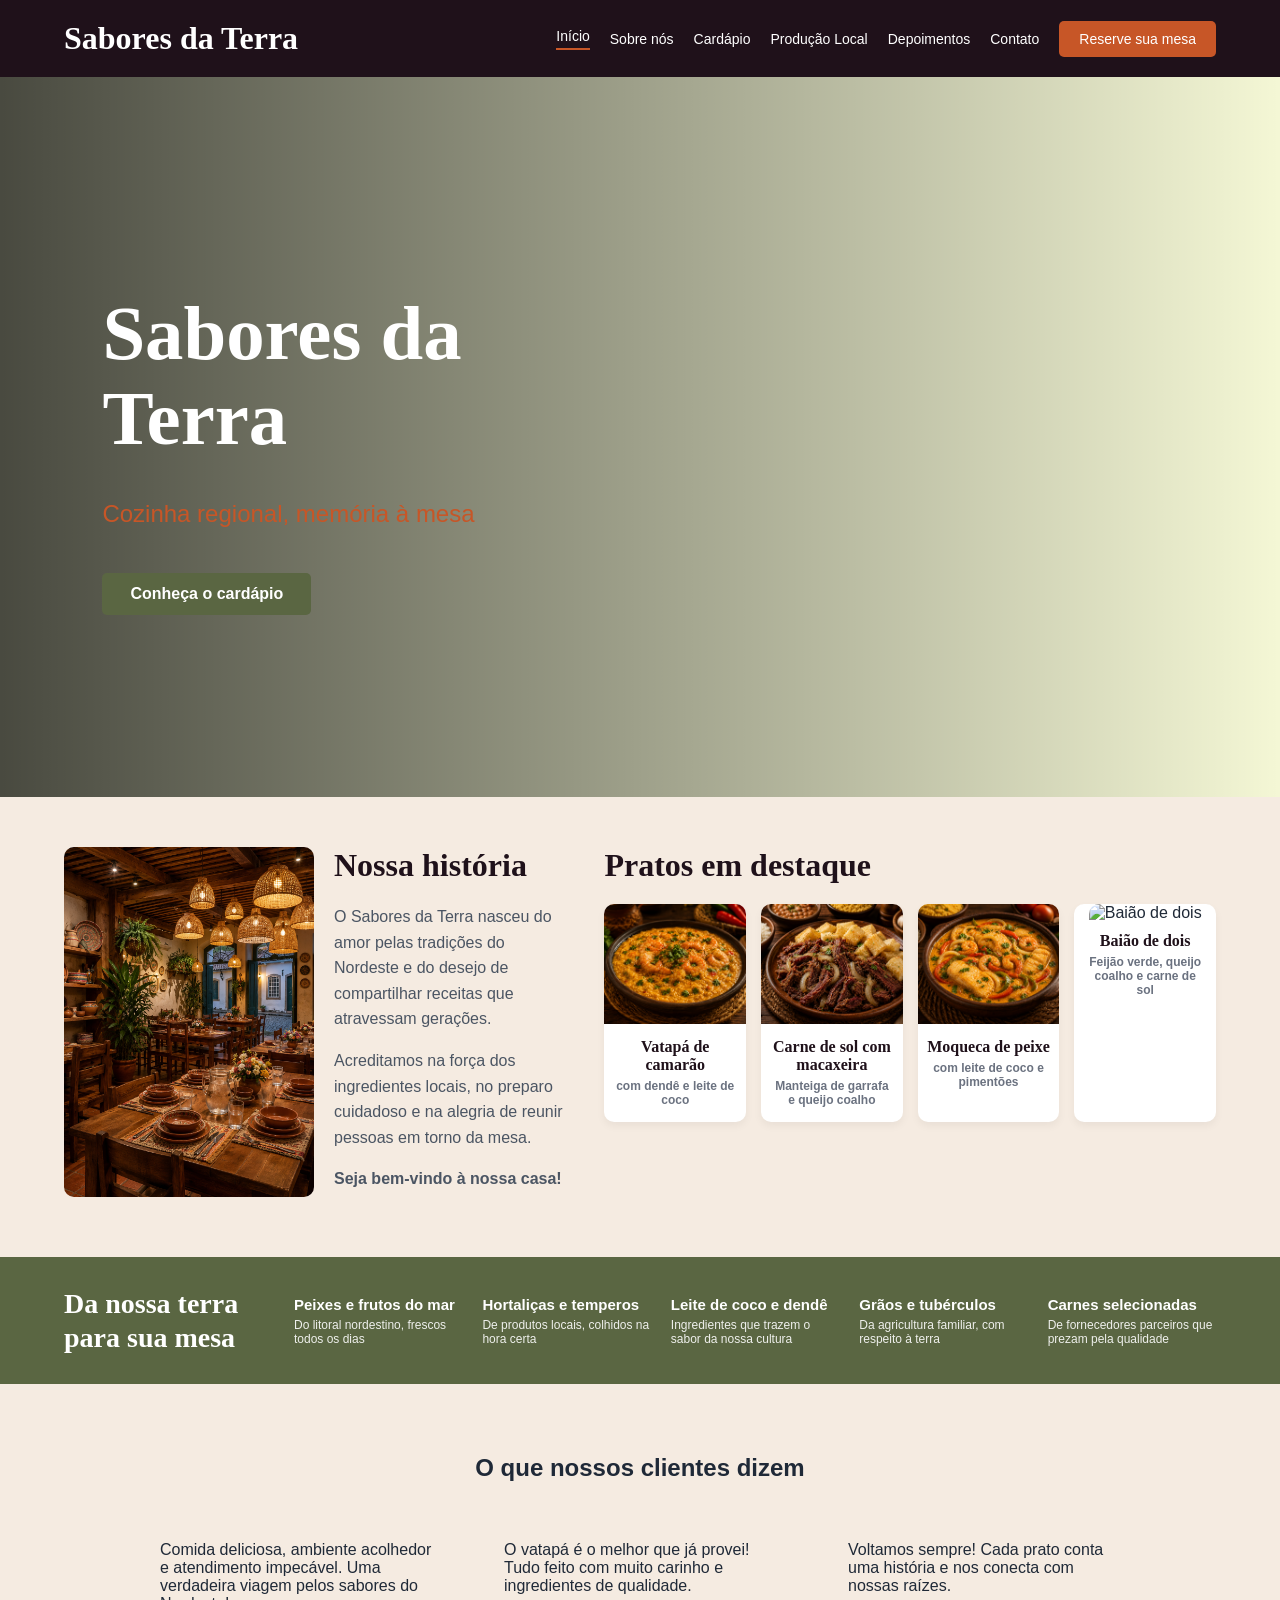
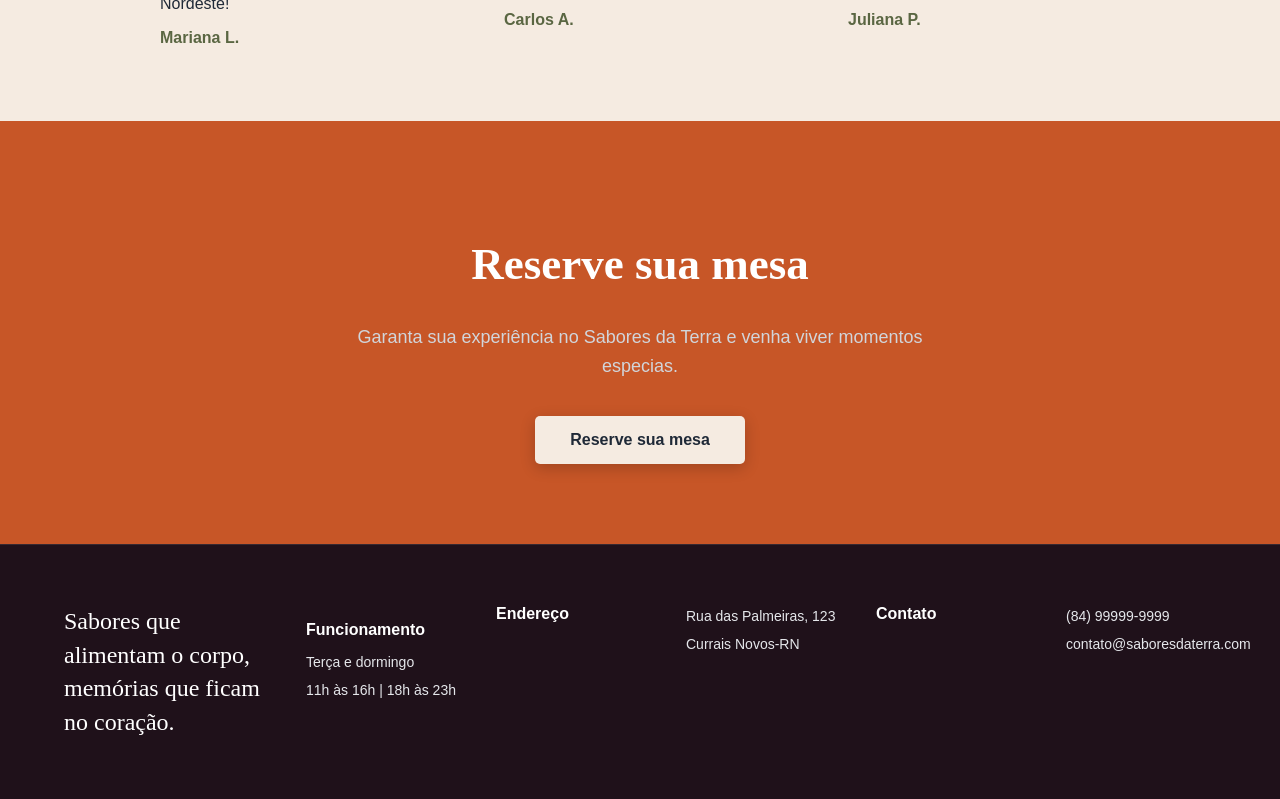
==== commit 0ce93a70: "att" ====
--- a/index.html
+++ b/index.html
@@ -29,7 +29,7 @@
     </section>
     <section id="sobre">
         <div class="coluna-historia">
-            <img src="foto do restaurante.png" alt="Restaurante Sabores da Terra" class="img-restaurante">
+            <img src="imagens/foto do restaurante.png" alt="Restaurante Sabores da Terra" class="img-restaurante">
             <div class="texto-historia">
                 <h2>Nossa história</h2>
                 <p>O Sabores da Terra nasceu do amor pelas tradições do Nordeste e do desejo de compartilhar receitas
@@ -45,19 +45,19 @@
             <div class="grid-pratos">
 
                 <div class="card-prato">
-                    <img src="vatapá de camarão.png" alt="Vatapá de camarão">
+                    <img src="imagens/vatapá de camarão.png" alt="Vatapá de camarão">
                     <h3>Vatapá de camarão</h3>
                     <p class="texto-destaque-verde">com dendê e leite de coco</p>
                 </div>
 
                 <div class="card-prato">
-                    <img src="carne de sol.png" alt="Carne de sol">
+                    <img src="imagens/Carne de sol.png" alt="Carne de sol">
                     <h3>Carne de sol com macaxeira</h3>
                     <p class="texto-destaque-verde">Manteiga de garrafa e queijo coalho</p>
                 </div>
 
                 <div class="card-prato">
-                    <img src="moqueca de peixe.png" alt="Moqueca de peixe">
+                    <img src="imagens/moqueca de peixe.png" alt="Moqueca de peixe">
                     <h3>Moqueca de peixe</h3>
                     <p class="texto-destaque-verde">com leite de coco e pimentões</p>
                 </div>
--- a/style.css
+++ b/style.css
@@ -481,17 +481,17 @@
 
 @media (max-width: 768px) {
     footer#contato {
-        grid-template-columns: 1fr;
-        text-align: center;
-        gap: 35px;
-        padding: 40px 5%;
-    }
-
-    footer#contato h2 {
-        font-size: 20px;
-    }
-
-    footer#contato h3 {
-        margin-bottom: 10px;
-    }
-}
+        flex-direction: column; 
+        gap: 30px;
+    }
+    
+    footer#contato > h2 {
+        max-width: 100%;
+    }
+    
+    footer#contato > h3, 
+    footer#contato > ul {
+        display: block;
+        width: 100%;
+    }
+}
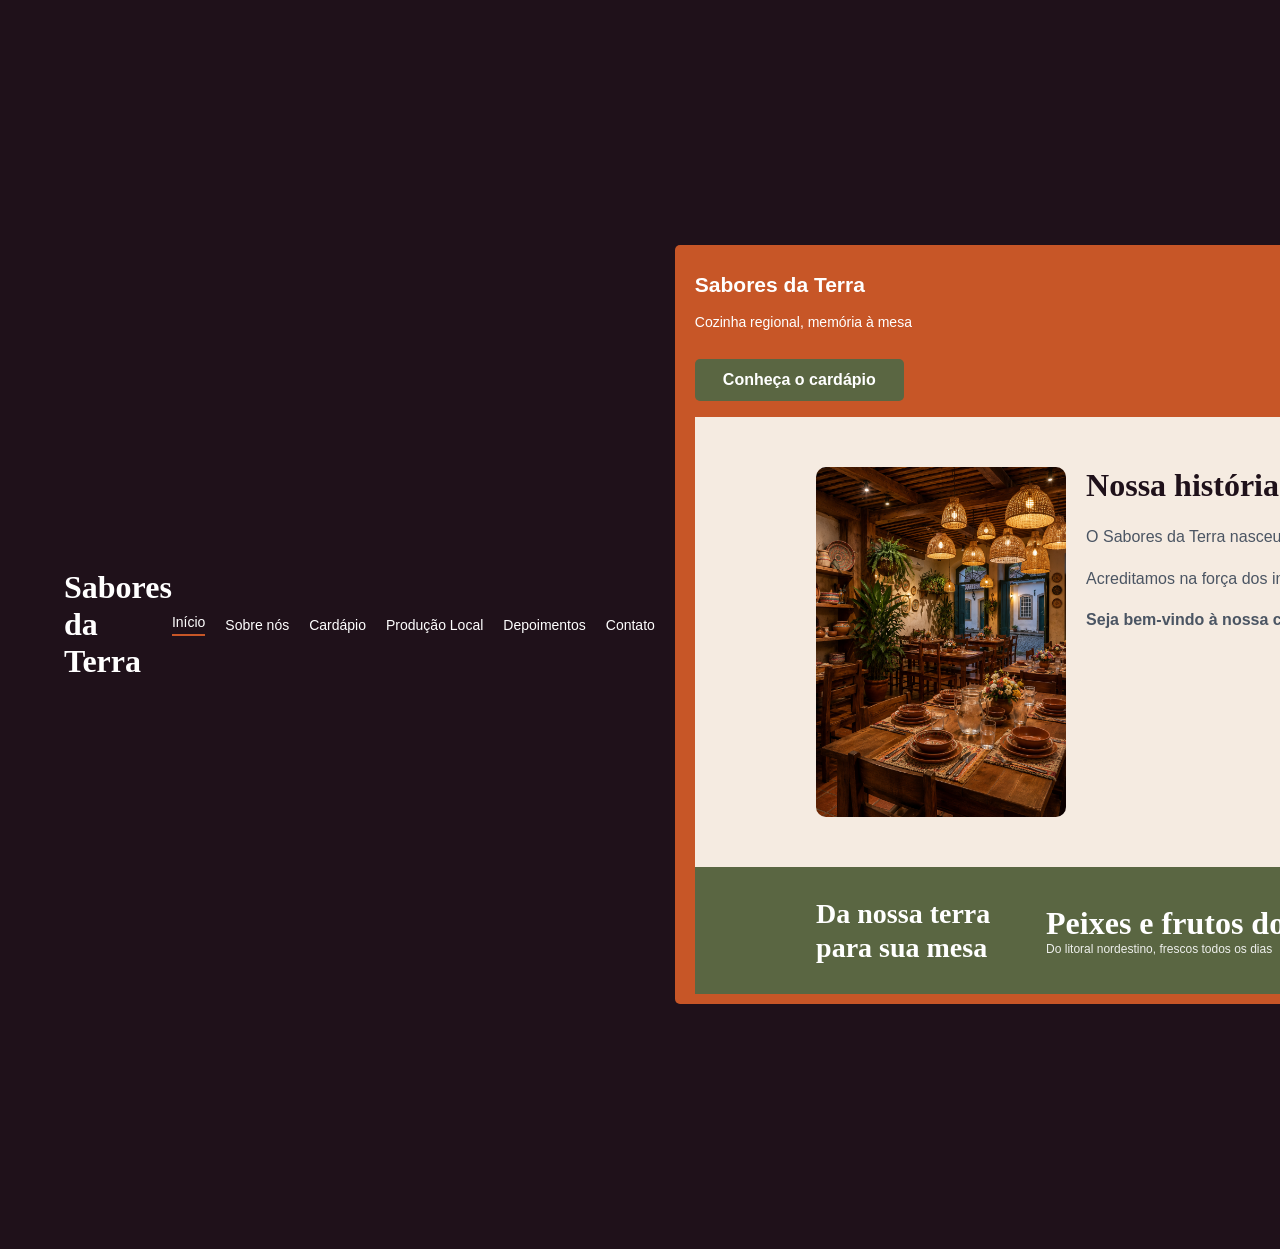
==== commit a3e0468f: "Fix href attribute in Reserve button link" ====
--- a/index.html
+++ b/index.html
@@ -19,7 +19,7 @@
             <a href="#producaol"> Produção Local</a>
             <a href="#depoimentos"> Depoimentos </a>
             <a href="#contato"> Contato </a>
-            <a class="botoes botao1" href="#reserva"> Reserve sua mesa </a>
+            <a class="botoes botao1" href="paginas/reserva.html#> Reserve sua mesa </a>
         </nav>
     </header>
     <section class="fontebranca2" id="titulo">
--- a/style.css
+++ b/style.css
@@ -1,13 +1,17 @@
+
+/* define o modelo de caixa para incluir bordas e padding no tamanho total */
 * {
   box-sizing: border-box;
 }
 
+/* estilos globais do corpo: fundo, cor do texto e tipografia */
 body {
   margin: 0;
   background-color: #f4f7d5;
   color: #1f2937;
   font-family: Arial, Helvetica, sans-serif;
 }
+/* variáveis de cor reutilizáveis em todo o site */
 :root {
   --cor-fundo-escuro: #1f111a;  
   --cor-fundo-claro: #f5ebe1;
@@ -16,6 +20,7 @@
   --cor-texto-claro: #ffffff;   
 }
 
+/* estilo do cabeçalho principal e posicionamento da navegação */
 header#inicio {
     background-color: var(--cor-fundo-escuro);
     padding: 20px 5%;
@@ -51,11 +56,13 @@
     white-space: nowrap;
 }
 
+/* destaque no link ativo do menu */
 header#inicio nav a:first-child {
     border-bottom: 2px solid var(--cor-laranja-terra);
     padding-bottom: 4px;
 }
 
+/* estilo dos botões de ação padrão */
 .botoes.botao1{
     background-color: var(--cor-laranja-terra);
     color: var(--cor-texto-claro);
@@ -73,6 +80,7 @@
     transform: translateY(2px);
 }
 
+/* seção de introdução com imagem de fundo e gradiente escuro */
 .fontebranca2{
     background-image: linear-gradient(to right, rgba(0, 0, 0, 0.7), rgba(0, 0, 0, 0)), url('Sabores da Terra.png');
     background-size: cover;        
@@ -86,6 +94,7 @@
     padding-right: 5%;
 }
 
+/* título principal do banner com tamanho responsivo */
 section.fontebranca2 h1 {
     font-family: 'Playfair Display', serif; 
     font-size: clamp(45px, 6vw, 80px); 
@@ -125,6 +134,7 @@
     transform: scale(1.03);                   
 }
 
+/* seção sobre nós com layout em colunas */
 #sobre {
     background-color: var(--cor-fundo-claro);
     padding: 50px 5%; 
@@ -174,11 +184,13 @@
     width: 55%;
 }
 
+/* grade horizontal de cards de pratos */
 .grid-pratos {
     display: flex;
     gap: 15px;
 }
 
+/* card individual de prato com sombra e bordas arredondadas */
 .card-prato {
     background-color: #fff;
     border-radius: 10px;
@@ -209,6 +221,7 @@
     color: #6b7280;
 }
 
+/* seção de produção local com fundo verde e cards informativos */
 #producaol {
     background-color: var(--cor-verde-oliva); 
     padding: 30px 5%;
@@ -283,6 +296,7 @@
     color: var(--cor-verde-oliva);
 }
 
+/* bloco de chamada para ação de reserva */
 #reservas {
     background-color: var(--cor-laranja-terra);
     padding: 80px 10%;
@@ -329,6 +343,7 @@
     transform: translateY(-2px);
 }
 
+/* rodapé com informações de contato e links secundários */
 footer#contato {
     background-color: var(--cor-fundo-escuro); 
     padding: 60px 5%;
@@ -389,6 +404,24 @@
 
 
 
+/* responsividade para telas menores: ajusta o footer e o layout geral */
+@media (max-width: 768px) {
+    footer#contato {
+        flex-direction: column; /* Empilha tudo na vertical no celular */
+        gap: 30px;
+    }
+    
+    footer#contato > h2 {
+        max-width: 100%;
+    }
+    
+    footer#contato > h3, 
+    footer#contato > ul {
+        display: block;
+        width: 100%;
+    }
+}
+
 @media (max-width: 768px) {
     header#inicio {
         flex-direction: column; 
@@ -477,21 +510,3 @@
     #reservas { padding: 50px 5%; }
     #reservas p.fontebranca { font-size: 15px; margin-bottom: 25px; }
 }
-
-
-@media (max-width: 768px) {
-    footer#contato {
-        flex-direction: column; 
-        gap: 30px;
-    }
-    
-    footer#contato > h2 {
-        max-width: 100%;
-    }
-    
-    footer#contato > h3, 
-    footer#contato > ul {
-        display: block;
-        width: 100%;
-    }
-}
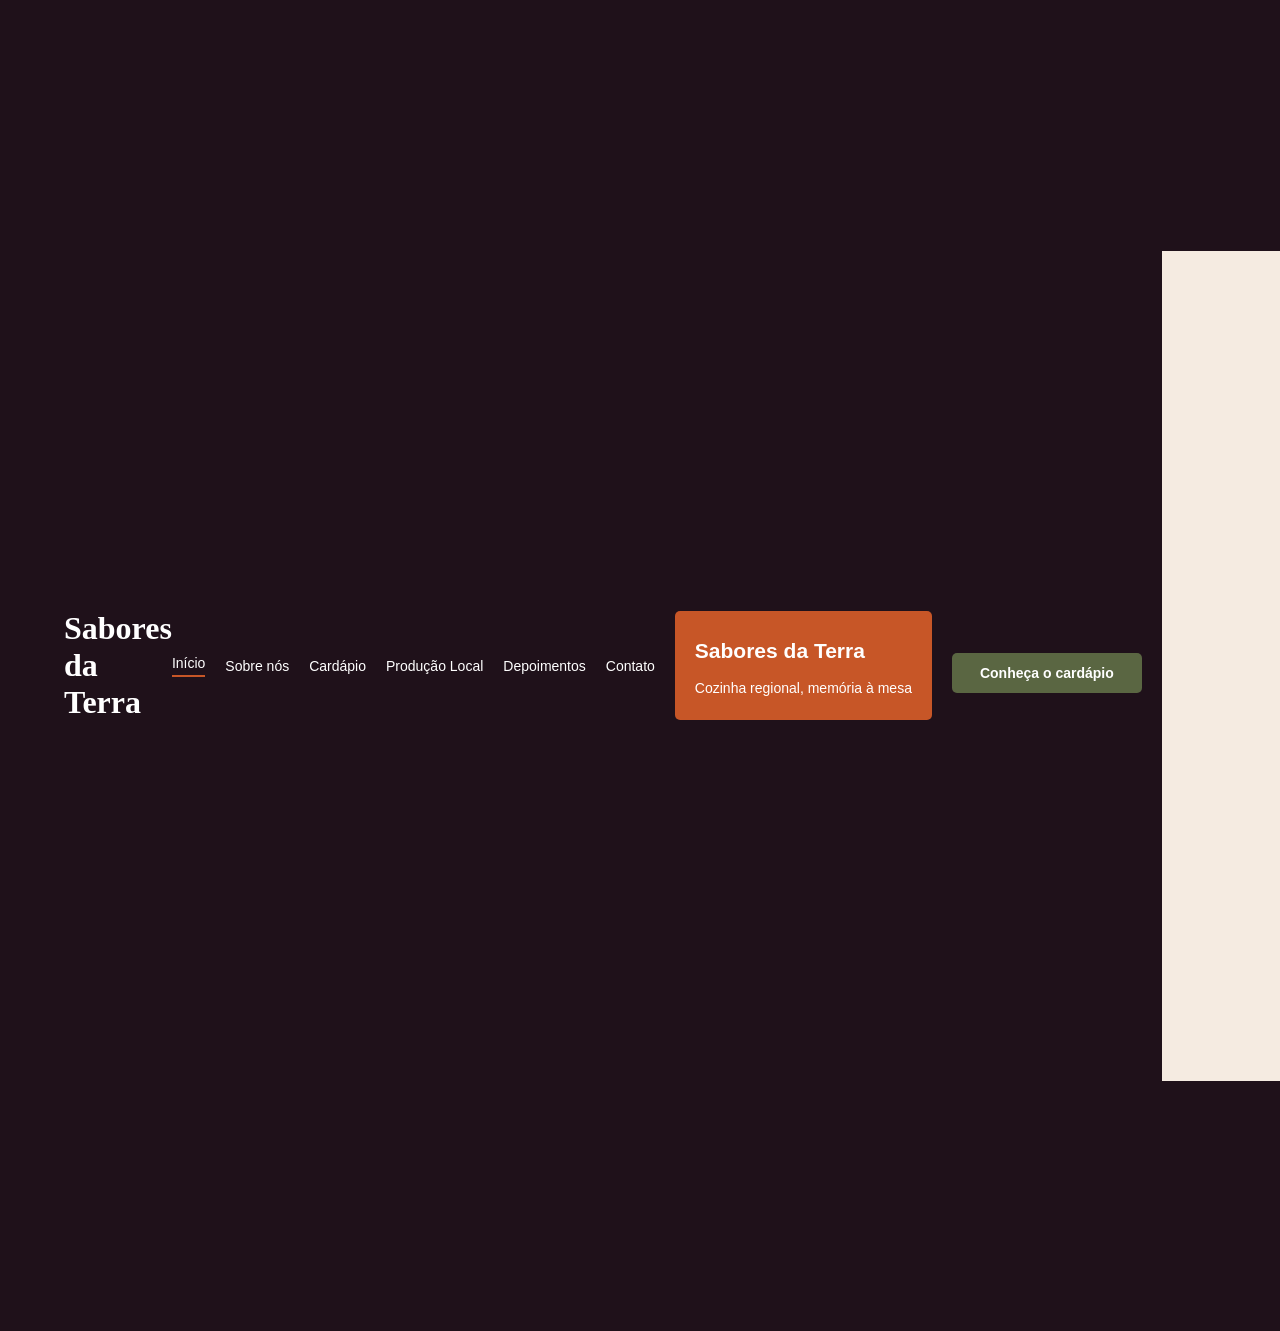
==== commit eab946a6: "Replace button with link to menu page" ====
--- a/index.html
+++ b/index.html
@@ -25,7 +25,7 @@
     <section class="fontebranca2" id="titulo">
         <h1 class=>Sabores da Terra</h1>
         <p>Cozinha regional, memória à mesa</p>
-        <p class="botoes botaO2"> Conheça o cardápio </p>
+        <a class="botoes botaO2" href="paginas/cardapio.html"> Conheça o cardápio </a>
     </section>
     <section id="sobre">
         <div class="coluna-historia">
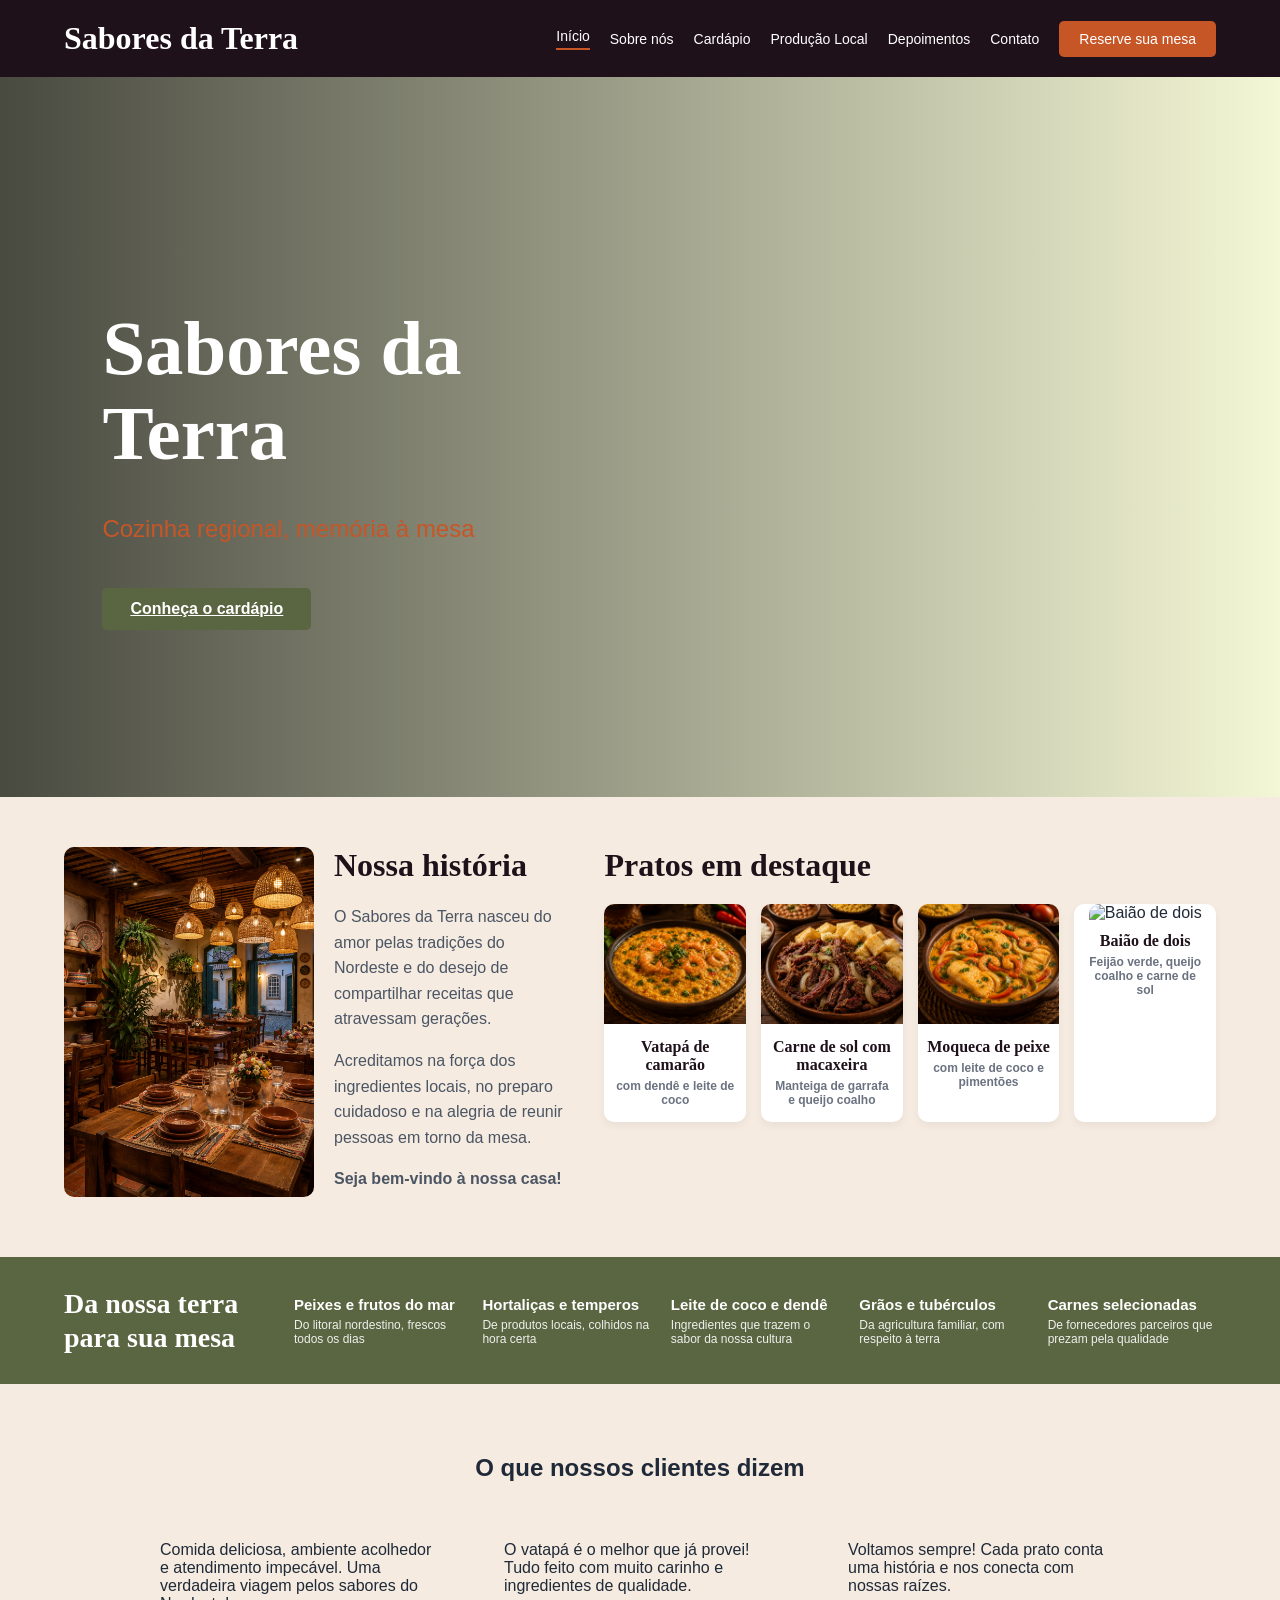
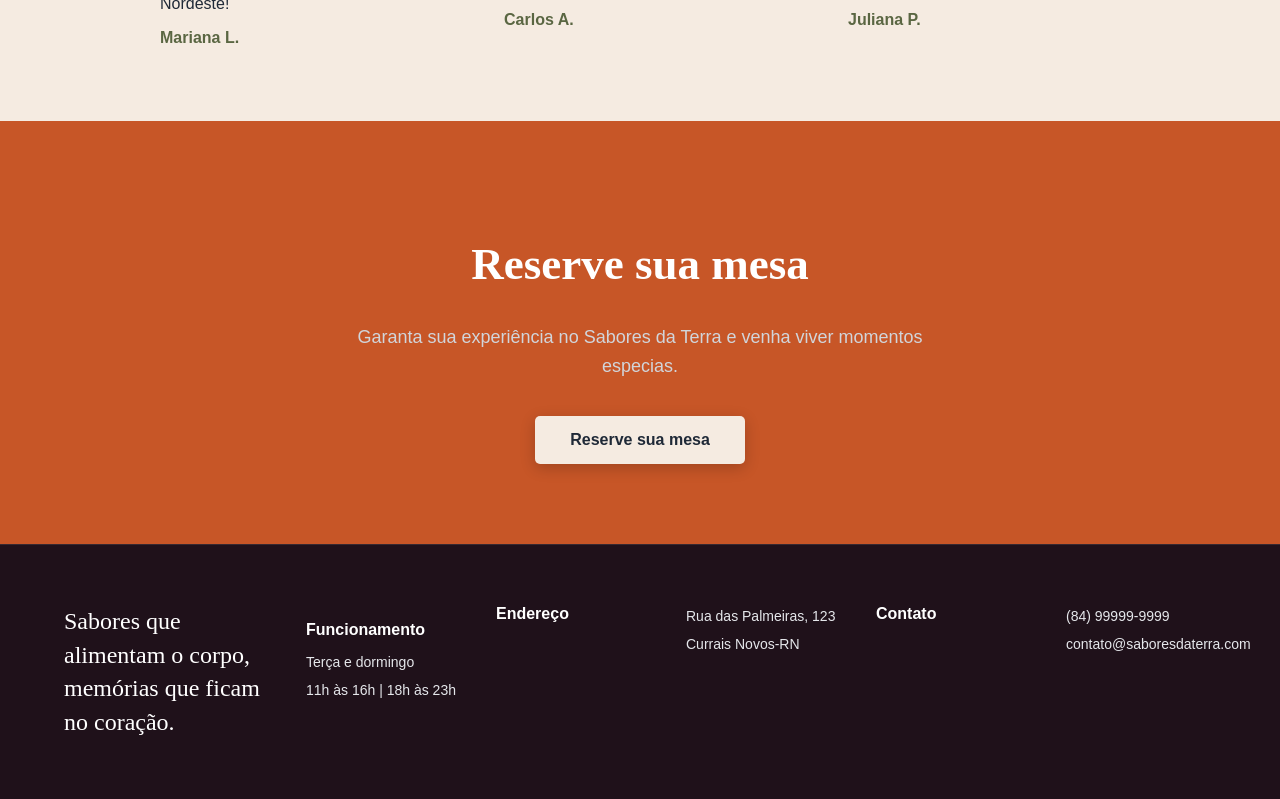
==== commit 627bfab3: "Fix href attribute for reservation link in index.html" ====
--- a/index.html
+++ b/index.html
@@ -19,7 +19,7 @@
             <a href="#producaol"> Produção Local</a>
             <a href="#depoimentos"> Depoimentos </a>
             <a href="#contato"> Contato </a>
-            <a class="botoes botao1" href="paginas/reserva.html#> Reserve sua mesa </a>
+            <a class="botoes botao1" href="paginas/reserva.html"> Reserve sua mesa </a>
         </nav>
     </header>
     <section class="fontebranca2" id="titulo">
